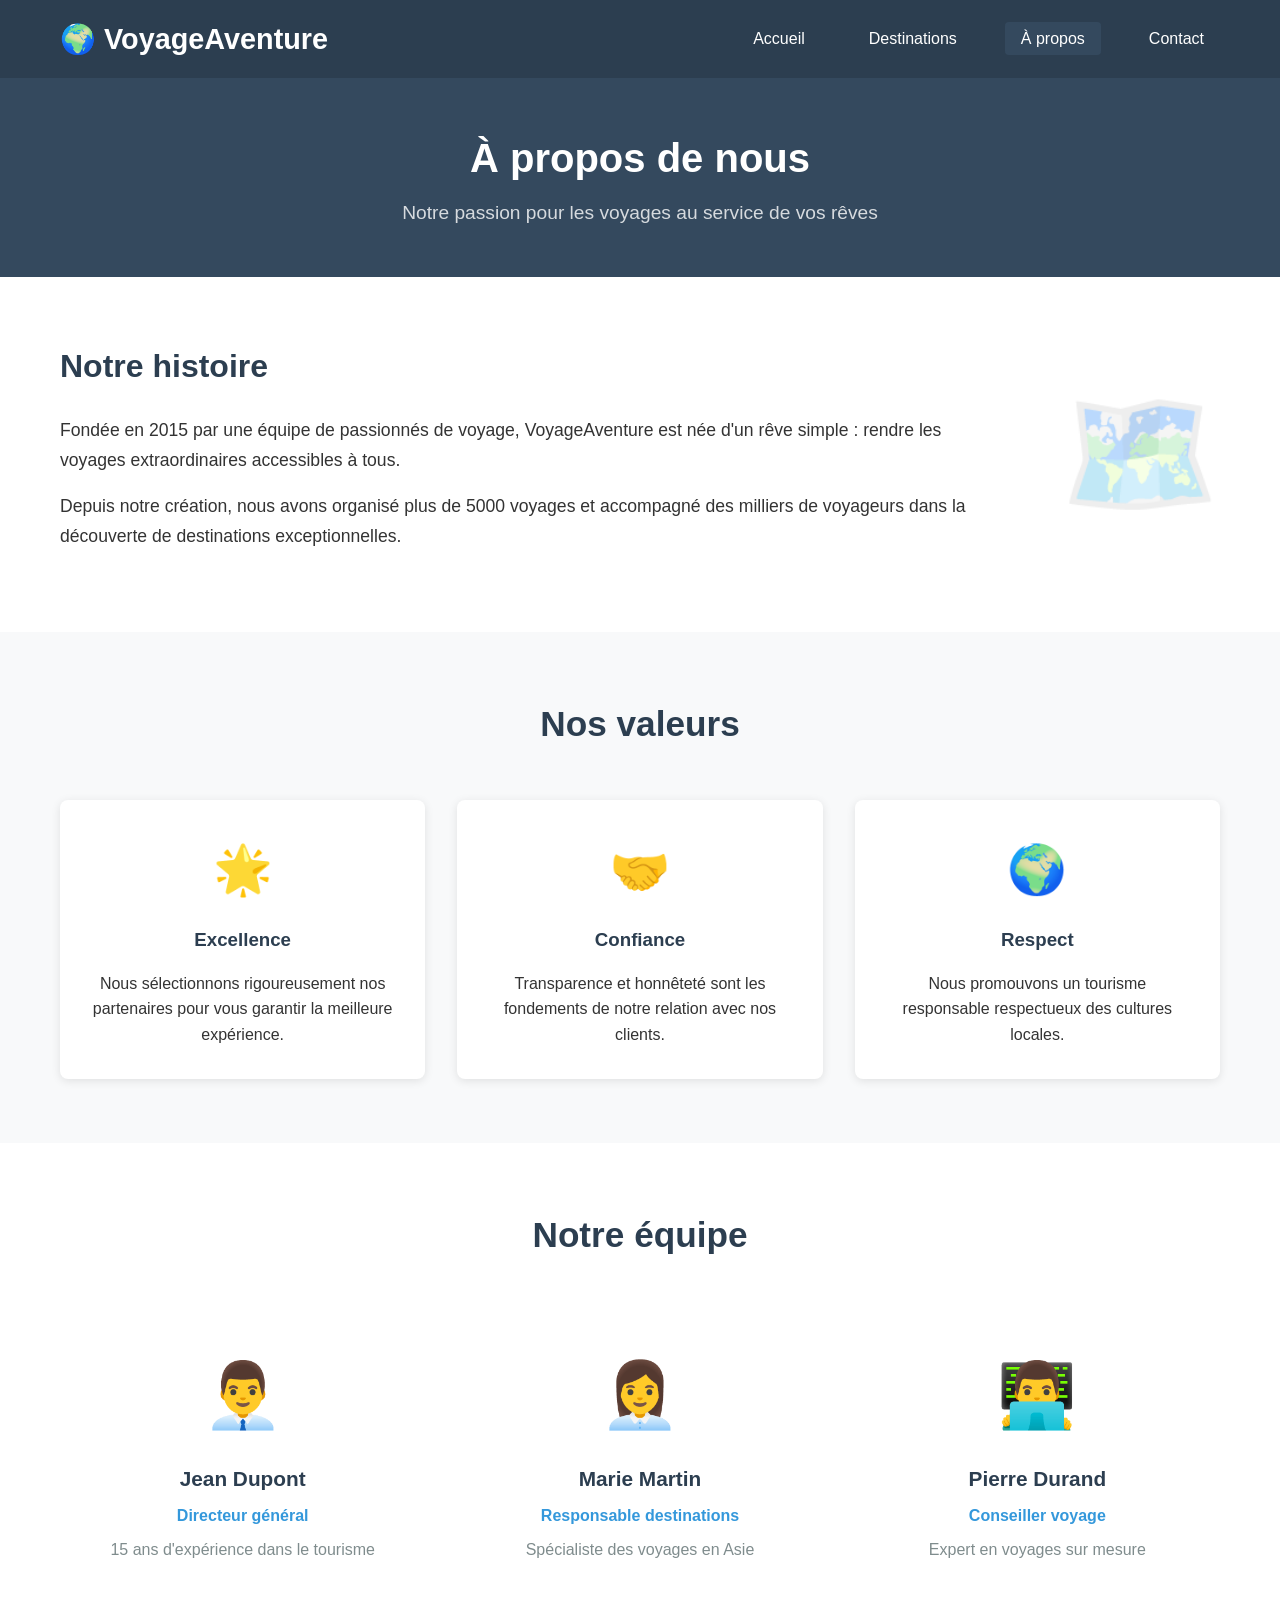
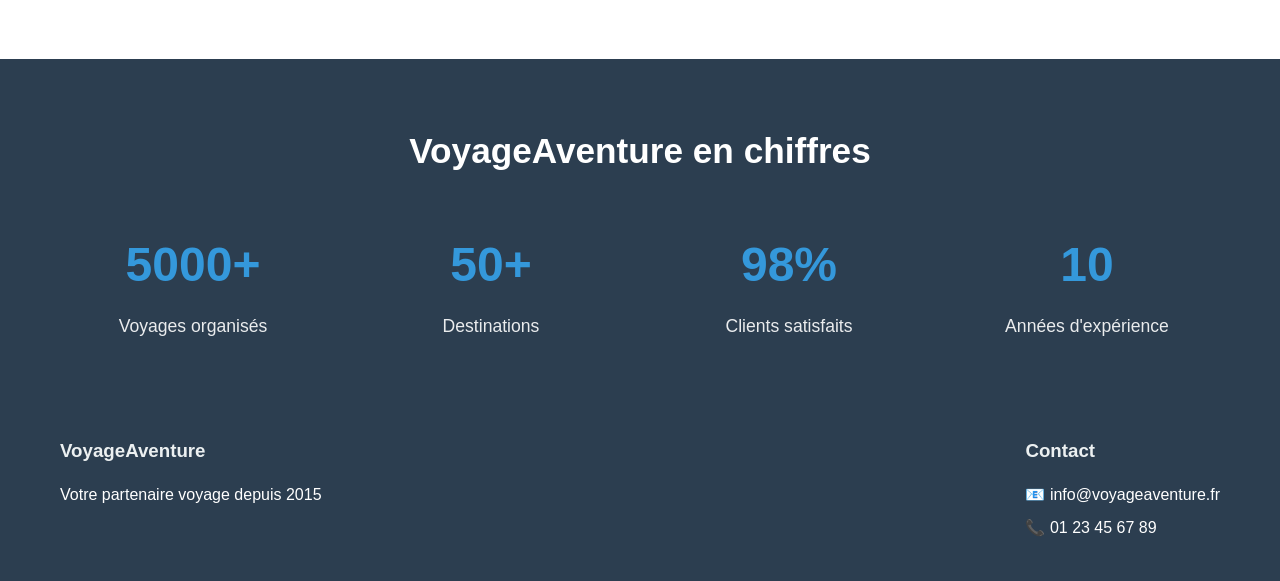
==== apropos.html @ efb7d003 "Etape 1 : structure de base du site" ====
<!DOCTYPE html>
<html lang="fr">
<head>
    <meta charset="UTF-8">
    <meta name="viewport" content="width=device-width, initial-scale=1.0">
    <title>VoyageAventure - À propos</title>
    <link rel="stylesheet" href="css/styles.css">
</head>
<body>
    <header class="site-header">
        <div class="container">
            <h1 class="logo">🌍 VoyageAventure</h1>
            <nav class="main-nav">
                <ul class="nav-list">
                    <li><a href="index.html" class="nav-link">Accueil</a></li>
                    <li><a href="destinations.html" class="nav-link">Destinations</a></li>
                    <li><a href="apropos.html" class="nav-link active">À propos</a></li>
                    <li><a href="contact.html" class="nav-link">Contact</a></li>
                </ul>
            </nav>
        </div>
    </header>

    <section class="page-header">
        <div class="container">
            <h1 class="page-title">À propos de nous</h1>
            <p class="page-subtitle">Notre passion pour les voyages au service de vos rêves</p>
        </div>
    </section>

    <section class="about-story">
        <div class="container">
            <div class="story-content">
                <div class="story-text">
                    <h2>Notre histoire</h2>
                    <p>Fondée en 2015 par une équipe de passionnés de voyage, VoyageAventure est née d'un rêve simple : rendre les voyages extraordinaires accessibles à tous.</p>
                    <p>Depuis notre création, nous avons organisé plus de 5000 voyages et accompagné des milliers de voyageurs dans la découverte de destinations exceptionnelles.</p>
                </div>
                <div class="story-image">🗺️</div>
            </div>
        </div>
    </section>

    <section class="values">
        <div class="container">
            <h2 class="section-title">Nos valeurs</h2>
            <div class="values-grid">
                <div class="value-card">
                    <div class="value-icon">🌟</div>
                    <h3>Excellence</h3>
                    <p>Nous sélectionnons rigoureusement nos partenaires pour vous garantir la meilleure expérience.</p>
                </div>
                <div class="value-card">
                    <div class="value-icon">🤝</div>
                    <h3>Confiance</h3>
                    <p>Transparence et honnêteté sont les fondements de notre relation avec nos clients.</p>
                </div>
                <div class="value-card">
                    <div class="value-icon">🌍</div>
                    <h3>Respect</h3>
                    <p>Nous promouvons un tourisme responsable respectueux des cultures locales.</p>
                </div>
            </div>
        </div>
    </section>

    <section class="team">
        <div class="container">
            <h2 class="section-title">Notre équipe</h2>
            <div class="team-grid">
                <div class="team-member">
                    <div class="member-photo">👨‍💼</div>
                    <h3 class="member-name">Jean Dupont</h3>
                    <p class="member-role">Directeur général</p>
                    <p class="member-description">15 ans d'expérience dans le tourisme</p>
                </div>
                <div class="team-member">
                    <div class="member-photo">👩‍💼</div>
                    <h3 class="member-name">Marie Martin</h3>
                    <p class="member-role">Responsable destinations</p>
                    <p class="member-description">Spécialiste des voyages en Asie</p>
                </div>
                <div class="team-member">
                    <div class="member-photo">👨‍💻</div>
                    <h3 class="member-name">Pierre Durand</h3>
                    <p class="member-role">Conseiller voyage</p>
                    <p class="member-description">Expert en voyages sur mesure</p>
                </div>
            </div>
        </div>
    </section>

    <section class="stats">
        <div class="container">
            <h2 class="section-title">VoyageAventure en chiffres</h2>
            <div class="stats-grid">
                <div class="stat-item">
                    <div class="stat-number">5000+</div>
                    <div class="stat-label">Voyages organisés</div>
                </div>
                <div class="stat-item">
                    <div class="stat-number">50+</div>
                    <div class="stat-label">Destinations</div>
                </div>
                <div class="stat-item">
                    <div class="stat-number">98%</div>
                    <div class="stat-label">Clients satisfaits</div>
                </div>
                <div class="stat-item">
                    <div class="stat-number">10</div>
                    <div class="stat-label">Années d'expérience</div>
                </div>
            </div>
        </div>
    </section>

    <footer class="site-footer">
        <div class="container">
            <div class="footer-content">
                <div class="footer-section">
                    <h3>VoyageAventure</h3>
                    <p>Votre partenaire voyage depuis 2015</p>
                </div>
                <div class="footer-section">
                    <h3>Contact</h3>
                    <p>📧 info@voyageaventure.fr</p>
                    <p>📞 01 23 45 67 89</p>
                </div>
            </div>
        </div>
    </footer>
</body>
</html>
---- css/styles.css ----
/* Reset et base */
* {
    margin: 0;
    padding: 0;
    box-sizing: border-box;
}

body {
    font-family: 'Arial', sans-serif;
    line-height: 1.6;
    color: #333;
    background-color: #f8f9fa;
}

.container {
    max-width: 1200px;
    margin: 0 auto;
    padding: 0 20px;
}

/* Header global */
.site-header {
    background-color: #2c3e50;
    color: white;
    padding: 1rem 0;
    position: sticky;
    top: 0;
    z-index: 100;
}

.site-header .container {
    display: flex;
    justify-content: space-between;
    align-items: center;
}

.logo {
    font-size: 1.8rem;
    font-weight: bold;
}

.nav-list {
    display: flex;
    list-style: none;
    gap: 2rem;
}

.nav-link {
    color: white;
    text-decoration: none;
    padding: 0.5rem 1rem;
    border-radius: 4px;
    transition: background-color 0.3s;
}

.nav-link:hover,
.nav-link.active {
    background-color: #34495e;
}

/* Hero section (accueil) */
.hero {
    background: linear-gradient(135deg, #667eea 0%, #764ba2 100%);
    color: white;
    padding: 6rem 0;
    text-align: center;
}

.hero-title {
    font-size: 3rem;
    margin-bottom: 1rem;
}

.hero-subtitle {
    font-size: 1.3rem;
    margin-bottom: 2rem;
    opacity: 0.9;
}

.cta-button {
    background-color: #e74c3c;
    color: white;
    border: none;
    padding: 15px 30px;
    font-size: 1.1rem;
    border-radius: 5px;
    cursor: pointer;
    transition: background-color 0.3s;
}

.cta-button:hover {
    background-color: #c0392b;
}

/* Page headers */
.page-header {
    background-color: #34495e;
    color: white;
    padding: 3rem 0;
    text-align: center;
}

.page-title {
    font-size: 2.5rem;
    margin-bottom: 0.5rem;
}

.page-subtitle {
    font-size: 1.2rem;
    opacity: 0.8;
}

/* Sections communes */
.section-title {
    text-align: center;
    font-size: 2.2rem;
    margin-bottom: 3rem;
    color: #2c3e50;
}

/* Services (accueil) */
.services {
    padding: 4rem 0;
    background-color: white;
}

.services-grid {
    display: flex;
    gap: 2rem;
    justify-content: center;
    flex-wrap: wrap;
}

.service-card {
    background-color: #f8f9fa;
    padding: 2rem;
    border-radius: 8px;
    text-align: center;
    width: 300px;
    border: 2px solid transparent;
    transition: all 0.3s;
}

.service-card:hover {
    border-color: #3498db;
    transform: translateY(-5px);
}

.service-icon {
    font-size: 3rem;
    margin-bottom: 1rem;
}

.service-title {
    font-size: 1.5rem;
    margin-bottom: 1rem;
    color: #2c3e50;
}

/* Témoignages */
.testimonials {
    padding: 4rem 0;
    background-color: #ecf0f1;
}

.testimonials-grid {
    display: flex;
    gap: 2rem;
    justify-content: center;
    flex-wrap: wrap;
}

.testimonial-card {
    background-color: white;
    padding: 2rem;
    border-radius: 8px;
    width: 400px;
    box-shadow: 0 2px 10px rgba(0,0,0,0.1);
}

.testimonial-text {
    font-style: italic;
    margin-bottom: 1rem;
    font-size: 1.1rem;
}

.testimonial-author {
    font-weight: bold;
    color: #3498db;
}

/* Destinations */
.destinations {
    padding: 4rem 0;
}

.filters {
    text-align: center;
    margin-bottom: 3rem;
}

.filter-buttons {
    display: flex;
    gap: 1rem;
    justify-content: center;
    margin-top: 1rem;
    flex-wrap: wrap;
}

.filter-btn {
    background-color: #ecf0f1;
    border: none;
    padding: 0.5rem 1rem;
    border-radius: 20px;
    cursor: pointer;
    transition: all 0.3s;
}

.filter-btn.active,
.filter-btn:hover {
    background-color: #3498db;
    color: white;
}

.destinations-grid {
    display: grid;
    grid-template-columns: repeat(auto-fit, minmax(300px, 1fr));
    gap: 2rem;
}

.destination-card {
    background-color: white;
    border-radius: 8px;
    overflow: hidden;
    box-shadow: 0 4px 15px rgba(0,0,0,0.1);
    transition: transform 0.3s;
}

.destination-card:hover {
    transform: translateY(-5px);
}

.destination-image {
    font-size: 4rem;
    text-align: center;
    padding: 2rem;
    background-color: #f8f9fa;
}

.destination-content {
    padding: 1.5rem;
}

.destination-title {
    font-size: 1.5rem;
    margin-bottom: 0.5rem;
    color: #2c3e50;
}

.destination-description {
    color: #7f8c8d;
    margin-bottom: 1rem;
}

.destination-details {
    display: flex;
    justify-content: space-between;
    margin-bottom: 1rem;
}

.duration {
    color: #95a5a6;
}

.price {
    font-weight: bold;
    color: #e74c3c;
}

.destination-btn {
    background-color: #3498db;
    color: white;
    border: none;
    padding: 0.5rem 1rem;
    border-radius: 4px;
    cursor: pointer;
    transition: background-color 0.3s;
}

.destination-btn:hover {
    background-color: #2980b9;
}

/* Contact */
.contact-section {
    padding: 4rem 0;
}

.contact-content {
    display: grid;
    grid-template-columns: 1fr 1fr;
    gap: 4rem;
}

.contact-info h2 {
    margin-bottom: 2rem;
    color: #2c3e50;
}

.contact-item {
    display: flex;
    align-items: flex-start;
    margin-bottom: 2rem;
}

.contact-icon {
    font-size: 1.5rem;
    margin-right: 1rem;
    margin-top: 0.25rem;
}

.contact-details h3 {
    margin-bottom: 0.5rem;
    color: #2c3e50;
}

.contact-form-container {
    background-color: white;
    padding: 2rem;
    border-radius: 8px;
    box-shadow: 0 4px 15px rgba(0,0,0,0.1);
}

.contact-form-container h2 {
    margin-bottom: 2rem;
    color: #2c3e50;
}

.form-group {
    margin-bottom: 1.5rem;
}

.form-group label {
    display: block;
    margin-bottom: 0.5rem;
    font-weight: bold;
    color: #2c3e50;
}

.form-group input,
.form-group select,
.form-group textarea {
    width: 100%;
    padding: 0.75rem;
    border: 1px solid #ddd;
    border-radius: 4px;
    font-size: 1rem;
    transition: border-color 0.3s;
}

.form-group input:focus,
.form-group select:focus,
.form-group textarea:focus {
    outline: none;
    border-color: #3498db;
}

.checkbox-label {
    display: flex !important;
    align-items: center;
    font-weight: normal !important;
}

.checkbox-label input {
    width: auto !important;
    margin-right: 0.5rem;
}

.submit-button {
    background-color: #27ae60;
    color: white;
    border: none;
    padding: 12px 30px;
    border-radius: 4px;
    cursor: pointer;
    font-size: 1rem;
    transition: background-color 0.3s;
}

.submit-button:hover {
    background-color: #219a52;
}

/* À propos */
.about-story {
    padding: 4rem 0;
    background-color: white;
}

.story-content {
    display: flex;
    align-items: center;
    gap: 4rem;
}

.story-text {
    flex: 1;
}

.story-text h2 {
    font-size: 2rem;
    margin-bottom: 1.5rem;
    color: #2c3e50;
}

.story-text p {
    font-size: 1.1rem;
    margin-bottom: 1rem;
    line-height: 1.7;
}

.story-image {
    font-size: 8rem;
    opacity: 0.3;
}

.values {
    padding: 4rem 0;
    background-color: #f8f9fa;
}

.values-grid {
    display: grid;
    grid-template-columns: repeat(auto-fit, minmax(250px, 1fr));
    gap: 2rem;
}

.value-card {
    background-color: white;
    padding: 2rem;
    border-radius: 8px;
    text-align: center;
    box-shadow: 0 2px 10px rgba(0,0,0,0.1);
}

.value-icon {
    font-size: 3rem;
    margin-bottom: 1rem;
}

.value-card h3 {
    margin-bottom: 1rem;
    color: #2c3e50;
}

.team {
    padding: 4rem 0;
    background-color: white;
}

.team-grid {
    display: grid;
    grid-template-columns: repeat(auto-fit, minmax(250px, 1fr));
    gap: 2rem;
}

.team-member {
    text-align: center;
    padding: 2rem;
}

.member-photo {
    font-size: 4rem;
    margin-bottom: 1rem;
}

.member-name {
    font-size: 1.3rem;
    margin-bottom: 0.5rem;
    color: #2c3e50;
}

.member-role {
    color: #3498db;
    font-weight: bold;
    margin-bottom: 0.5rem;
}

.member-description {
    color: #7f8c8d;
}

.stats {
    padding: 4rem 0;
    background-color: #2c3e50;
    color: white;
}

.stats .section-title {
    color: white;
}

.stats-grid {
    display: grid;
    grid-template-columns: repeat(auto-fit, minmax(200px, 1fr));
    gap: 2rem;
}

.stat-item {
    text-align: center;
}

.stat-number {
    font-size: 3rem;
    font-weight: bold;
    color: #3498db;
    margin-bottom: 0.5rem;
}

.stat-label {
    font-size: 1.1rem;
    opacity: 0.9;
}

/* Footer global */
.site-footer {
    background-color: #2c3e50;
    color: white;
    padding: 2rem 0;
}

.footer-content {
    display: flex;
    justify-content: space-between;
    gap: 2rem;
}

.footer-section h3 {
    margin-bottom: 1rem;
    color: #ecf0f1;
}

.footer-section p {
    margin-bottom: 0.5rem;
}

/* Responsive */
@media (max-width: 768px) {
    .site-header .container {
        flex-direction: column;
        gap: 1rem;
    }

    .nav-list {
        flex-wrap: wrap;
        justify-content: center;
        gap: 1rem;
    }

    .hero-title {
        font-size: 2rem;
    }

    .services-grid,
    .testimonials-grid {
        flex-direction: column;
        align-items: center;
    }

    .contact-content {
        grid-template-columns: 1fr;
        gap: 2rem;
    }

    .story-content {
        flex-direction: column;
        text-align: center;
    }

    .footer-content {
        flex-direction: column;
    }

    .filter-buttons {
        flex-direction: column;
        align-items: center;
    }
}
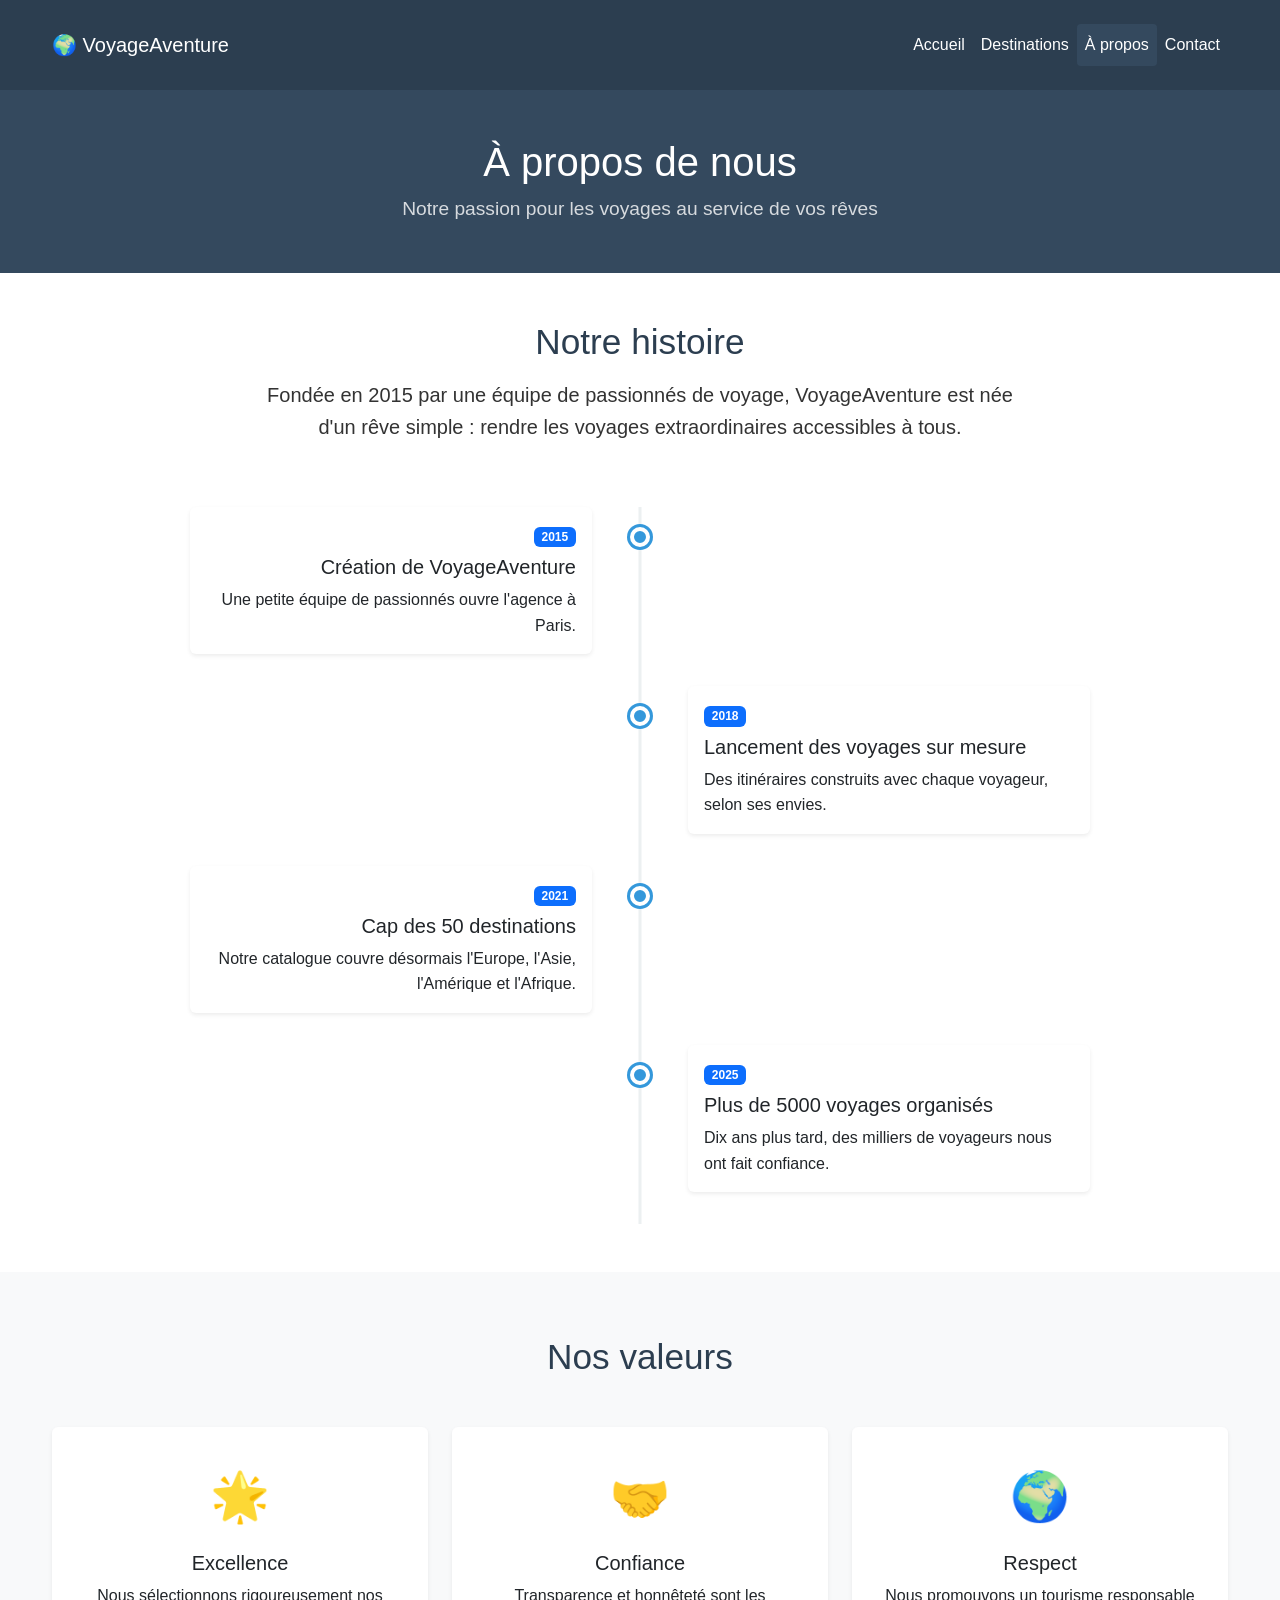
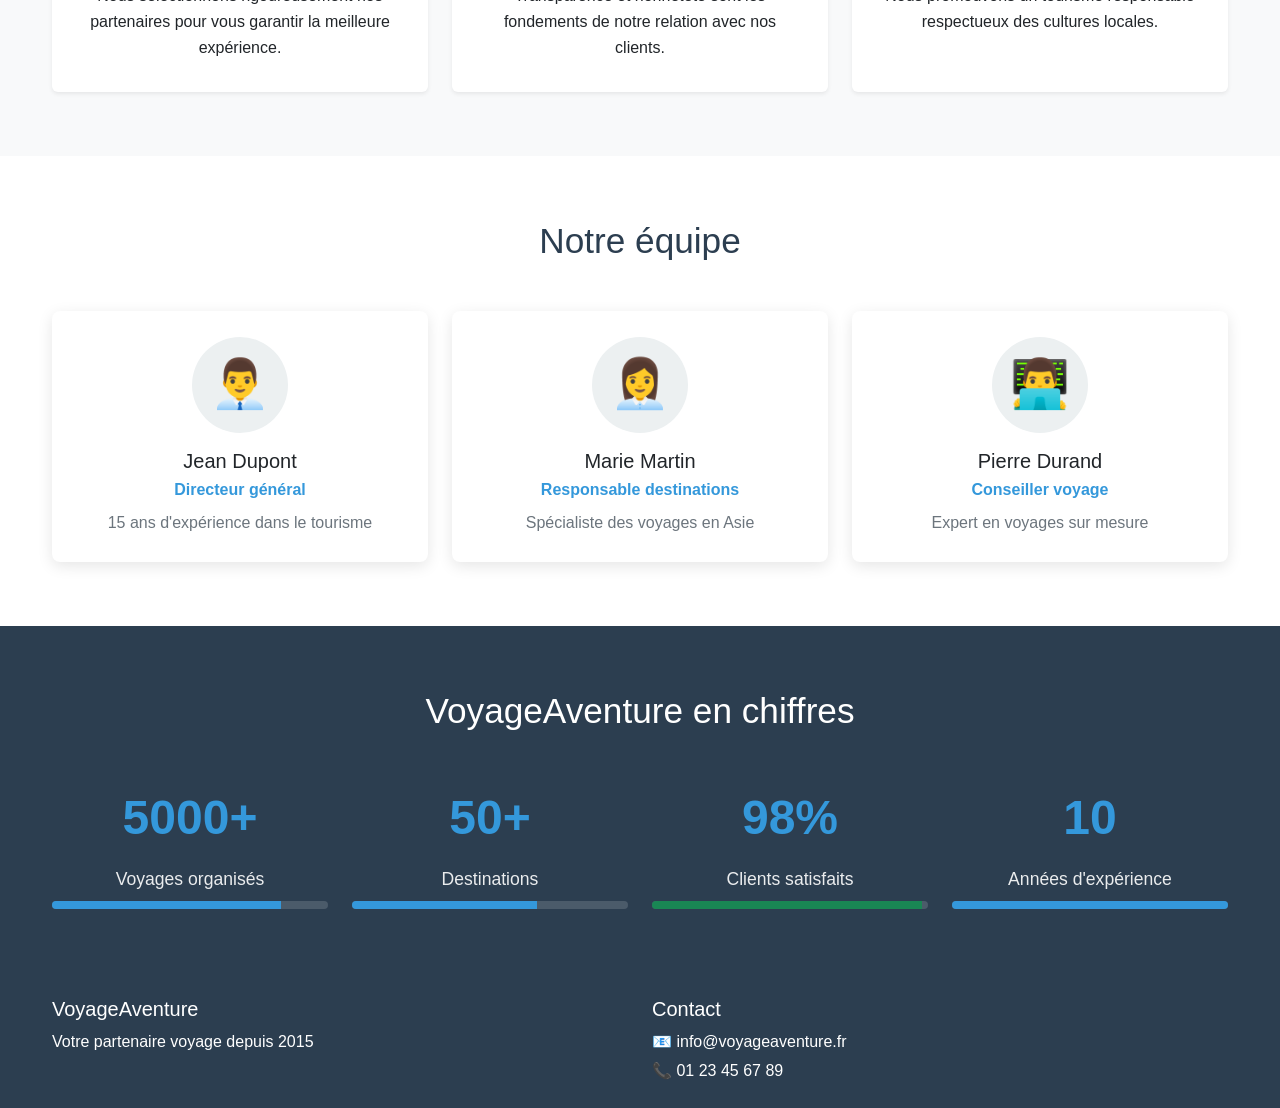
==== commit bb09331a: "migration a propos vers bootstrap" ====
--- a/apropos.html
+++ b/apropos.html
@@ -1,133 +1,338 @@
+
 <!DOCTYPE html>
 <html lang="fr">
 <head>
     <meta charset="UTF-8">
     <meta name="viewport" content="width=device-width, initial-scale=1.0">
     <title>VoyageAventure - À propos</title>
+    <link href="https://cdn.jsdelivr.net/npm/bootstrap@5.3.3/dist/css/bootstrap.min.css" rel="stylesheet">
     <link rel="stylesheet" href="css/styles.css">
+
+    <style>
+
+        .container {
+            padding-left: calc(var(--bs-gutter-x, 1.5rem) * 0.5);
+            padding-right: calc(var(--bs-gutter-x, 1.5rem) * 0.5);
+        }
+
+        .site-header .navbar > .container {
+            flex-direction: row;
+            gap: 0;
+        }
+
+        .timeline {
+            --tl-line-x: 1rem;
+            position: relative;
+            list-style: none;
+            max-width: 900px;
+            margin: 0 auto;
+            padding: 0;
+        }
+
+        .timeline::before {
+            content: "";
+            position: absolute;
+            top: 0;
+            bottom: 0;
+            left: var(--tl-line-x);
+            width: 3px;
+            transform: translateX(-50%);
+            background-color: #ecf0f1;
+        }
+
+        .timeline-item {
+            position: relative;
+            padding: 0 0 2rem 3rem;
+        }
+
+        .timeline-item:last-child {
+            padding-bottom: 0;
+        }
+
+        .timeline-marker {
+            position: absolute;
+            top: 1.25rem;
+            left: var(--tl-line-x);
+            width: 1.25rem;
+            height: 1.25rem;
+            transform: translateX(-50%);
+            border: 4px solid #fff;
+            border-radius: 50%;
+            background-color: #3498db;
+            box-shadow: 0 0 0 3px #3498db;
+        }
+
+        @media (min-width: 768px) {
+            .timeline {
+                --tl-line-x: 50%;
+            }
+
+            .timeline-item {
+                width: 50%;
+                padding: 0 3rem 2rem 0;
+                text-align: end;
+            }
+
+            .timeline-item .timeline-marker {
+                left: 100%;
+            }
+
+            .timeline-item:nth-child(even) {
+                margin-left: 50%;
+                padding: 0 0 2rem 3rem;
+                text-align: start;
+            }
+
+            .timeline-item:nth-child(even) .timeline-marker {
+                left: 0;
+            }
+        }
+
+        .team-card {
+            border: 2px solid transparent;
+            border-radius: 8px;
+            box-shadow: 0 4px 15px rgba(0, 0, 0, 0.1);
+            transition: border-color 0.3s;
+        }
+
+        .team-card:hover {
+            border-color: #3498db;
+        }
+
+        .team-avatar {
+            display: grid;
+            place-items: center;
+            width: 6rem;
+            height: 6rem;
+            font-size: 3rem;
+            border-radius: 50%;
+            background-color: #ecf0f1;
+        }
+
+        .stats .progress {
+            --bs-progress-height: 0.5rem;
+            --bs-progress-bg: rgba(255, 255, 255, 0.15);
+            --bs-progress-bar-bg: #3498db;
+        }
+    </style>
 </head>
 <body>
     <header class="site-header">
+        <nav class="navbar navbar-expand-lg navbar-dark">
+            <div class="container">
+                <a class="navbar-brand" href="index.html">🌍 VoyageAventure</a>
+                <button class="navbar-toggler" type="button" data-bs-toggle="collapse" data-bs-target="#navMenu"
+                        aria-controls="navMenu" aria-expanded="false" aria-label="Ouvrir le menu">
+                    <span class="navbar-toggler-icon"></span>
+                </button>
+                <div class="collapse navbar-collapse" id="navMenu">
+                    <ul class="navbar-nav ms-auto">
+                        <li class="nav-item"><a href="index.html" class="nav-link">Accueil</a></li>
+                        <li class="nav-item"><a href="destinations.html" class="nav-link">Destinations</a></li>
+                        <li class="nav-item"><a href="apropos.html" class="nav-link active" aria-current="page">À propos</a></li>
+                        <li class="nav-item"><a href="contact.html" class="nav-link">Contact</a></li>
+                    </ul>
+                </div>
+            </div>
+        </nav>
+    </header>
+
+    <main>
+        <section class="page-header">
+            <div class="container">
+                <h1 class="page-title">À propos de nous</h1>
+                <p class="page-subtitle mb-0">Notre passion pour les voyages au service de vos rêves</p>
+            </div>
+        </section>
+
+        <section class="py-5 bg-white">
+            <div class="container">
+                <div class="row justify-content-center mb-5">
+                    <div class="col-lg-8 text-center">
+                        <h2 class="section-title mb-3">Notre histoire</h2>
+                        <p class="lead">Fondée en 2015 par une équipe de passionnés de voyage, VoyageAventure est née d'un rêve simple : rendre les voyages extraordinaires accessibles à tous.</p>
+                    </div>
+                </div>
+
+                
+                <ol class="timeline">
+                    <li class="timeline-item">
+                        <span class="timeline-marker" aria-hidden="true"></span>
+                        <div class="card border-0 shadow-sm">
+                            <div class="card-body">
+                                <span class="badge text-bg-primary mb-2">2015</span>
+                                <h3 class="h5 card-title">Création de VoyageAventure</h3>
+                                <p class="card-text mb-0">Une petite équipe de passionnés ouvre l'agence à Paris.</p>
+                            </div>
+                        </div>
+                    </li>
+                    <li class="timeline-item">
+                        <span class="timeline-marker" aria-hidden="true"></span>
+                        <div class="card border-0 shadow-sm">
+                            <div class="card-body">
+                                <span class="badge text-bg-primary mb-2">2018</span>
+                                <h3 class="h5 card-title">Lancement des voyages sur mesure</h3>
+                                <p class="card-text mb-0">Des itinéraires construits avec chaque voyageur, selon ses envies.</p>
+                            </div>
+                        </div>
+                    </li>
+                    <li class="timeline-item">
+                        <span class="timeline-marker" aria-hidden="true"></span>
+                        <div class="card border-0 shadow-sm">
+                            <div class="card-body">
+                                <span class="badge text-bg-primary mb-2">2021</span>
+                                <h3 class="h5 card-title">Cap des 50 destinations</h3>
+                                <p class="card-text mb-0">Notre catalogue couvre désormais l'Europe, l'Asie, l'Amérique et l'Afrique.</p>
+                            </div>
+                        </div>
+                    </li>
+                    <li class="timeline-item">
+                        <span class="timeline-marker" aria-hidden="true"></span>
+                        <div class="card border-0 shadow-sm">
+                            <div class="card-body">
+                                <span class="badge text-bg-primary mb-2">2025</span>
+                                <h3 class="h5 card-title">Plus de 5000 voyages organisés</h3>
+                                <p class="card-text mb-0">Dix ans plus tard, des milliers de voyageurs nous ont fait confiance.</p>
+                            </div>
+                        </div>
+                    </li>
+                </ol>
+            </div>
+        </section>
+
+        
+        <section class="values">
+            <div class="container">
+                <h2 class="section-title">Nos valeurs</h2>
+                <div class="row row-cols-1 row-cols-md-3 g-4">
+                    <div class="col">
+                        <div class="card h-100 text-center border-0 shadow-sm p-3">
+                            <div class="card-body">
+                                <div class="value-icon" aria-hidden="true">🌟</div>
+                                <h3 class="h5 card-title">Excellence</h3>
+                                <p class="card-text">Nous sélectionnons rigoureusement nos partenaires pour vous garantir la meilleure expérience.</p>
+                            </div>
+                        </div>
+                    </div>
+                    <div class="col">
+                        <div class="card h-100 text-center border-0 shadow-sm p-3">
+                            <div class="card-body">
+                                <div class="value-icon" aria-hidden="true">🤝</div>
+                                <h3 class="h5 card-title">Confiance</h3>
+                                <p class="card-text">Transparence et honnêteté sont les fondements de notre relation avec nos clients.</p>
+                            </div>
+                        </div>
+                    </div>
+                    <div class="col">
+                        <div class="card h-100 text-center border-0 shadow-sm p-3">
+                            <div class="card-body">
+                                <div class="value-icon" aria-hidden="true">🌍</div>
+                                <h3 class="h5 card-title">Respect</h3>
+                                <p class="card-text">Nous promouvons un tourisme responsable respectueux des cultures locales.</p>
+                            </div>
+                        </div>
+                    </div>
+                </div>
+            </div>
+        </section>
+
+        
+        <section class="team">
+            <div class="container">
+                <h2 class="section-title">Notre équipe</h2>
+
+                <div class="row row-cols-1 row-cols-sm-2 row-cols-lg-3 g-4 justify-content-center">
+                    <div class="col">
+                        <article class="card team-card h-100 text-center">
+                            <div class="card-body p-4">
+                                <div class="team-avatar mx-auto mb-3" aria-hidden="true">👨‍💼</div>
+                                <h3 class="h5 card-title mb-1">Jean Dupont</h3>
+                                <p class="member-role mb-2">Directeur général</p>
+                                <p class="card-text text-secondary">15 ans d'expérience dans le tourisme</p>
+                            </div>
+                        </article>
+                    </div>
+                    <div class="col">
+                        <article class="card team-card h-100 text-center">
+                            <div class="card-body p-4">
+                                <div class="team-avatar mx-auto mb-3" aria-hidden="true">👩‍💼</div>
+                                <h3 class="h5 card-title mb-1">Marie Martin</h3>
+                                <p class="member-role mb-2">Responsable destinations</p>
+                                <p class="card-text text-secondary">Spécialiste des voyages en Asie</p>
+                            </div>
+                        </article>
+                    </div>
+                    <div class="col">
+                        <article class="card team-card h-100 text-center">
+                            <div class="card-body p-4">
+                                <div class="team-avatar mx-auto mb-3" aria-hidden="true">👨‍💻</div>
+                                <h3 class="h5 card-title mb-1">Pierre Durand</h3>
+                                <p class="member-role mb-2">Conseiller voyage</p>
+                                <p class="card-text text-secondary">Expert en voyages sur mesure</p>
+                            </div>
+                        </article>
+                    </div>
+                </div>
+            </div>
+        </section>
+
+        <section class="stats">
+            <div class="container">
+                <h2 class="section-title">VoyageAventure en chiffres</h2>
+                <div class="row g-4">
+                    <div class="col-sm-6 col-lg-3 stat-item">
+                        <div class="stat-number">5000+</div>
+                        <p class="stat-label mb-2" id="stat-voyages">Voyages organisés</p>
+                        <div class="progress" role="progressbar" aria-labelledby="stat-voyages"
+                             aria-valuenow="83" aria-valuemin="0" aria-valuemax="100">
+                            <div class="progress-bar" style="width: 83%"></div>
+                        </div>
+                    </div>
+                    <div class="col-sm-6 col-lg-3 stat-item">
+                        <div class="stat-number">50+</div>
+                        <p class="stat-label mb-2" id="stat-destinations">Destinations</p>
+                        <div class="progress" role="progressbar" aria-labelledby="stat-destinations"
+                             aria-valuenow="67" aria-valuemin="0" aria-valuemax="100">
+                            <div class="progress-bar" style="width: 67%"></div>
+                        </div>
+                    </div>
+                    <div class="col-sm-6 col-lg-3 stat-item">
+                        <div class="stat-number">98%</div>
+                        <p class="stat-label mb-2" id="stat-satisfaction">Clients satisfaits</p>
+                        <div class="progress" role="progressbar" aria-labelledby="stat-satisfaction"
+                             aria-valuenow="98" aria-valuemin="0" aria-valuemax="100">
+                            <div class="progress-bar bg-success" style="width: 98%"></div>
+                        </div>
+                    </div>
+                    <div class="col-sm-6 col-lg-3 stat-item">
+                        <div class="stat-number">10</div>
+                        <p class="stat-label mb-2" id="stat-annees">Années d'expérience</p>
+                        <div class="progress" role="progressbar" aria-labelledby="stat-annees"
+                             aria-valuenow="100" aria-valuemin="0" aria-valuemax="100">
+                            <div class="progress-bar" style="width: 100%"></div>
+                        </div>
+                    </div>
+                </div>
+            </div>
+        </section>
+    </main>
+
+    <footer class="site-footer py-4">
         <div class="container">
-            <h1 class="logo">🌍 VoyageAventure</h1>
-            <nav class="main-nav">
-                <ul class="nav-list">
-                    <li><a href="index.html" class="nav-link">Accueil</a></li>
-                    <li><a href="destinations.html" class="nav-link">Destinations</a></li>
-                    <li><a href="apropos.html" class="nav-link active">À propos</a></li>
-                    <li><a href="contact.html" class="nav-link">Contact</a></li>
-                </ul>
-            </nav>
-        </div>
-    </header>
-
-    <section class="page-header">
-        <div class="container">
-            <h1 class="page-title">À propos de nous</h1>
-            <p class="page-subtitle">Notre passion pour les voyages au service de vos rêves</p>
-        </div>
-    </section>
-
-    <section class="about-story">
-        <div class="container">
-            <div class="story-content">
-                <div class="story-text">
-                    <h2>Notre histoire</h2>
-                    <p>Fondée en 2015 par une équipe de passionnés de voyage, VoyageAventure est née d'un rêve simple : rendre les voyages extraordinaires accessibles à tous.</p>
-                    <p>Depuis notre création, nous avons organisé plus de 5000 voyages et accompagné des milliers de voyageurs dans la découverte de destinations exceptionnelles.</p>
-                </div>
-                <div class="story-image">🗺️</div>
-            </div>
-        </div>
-    </section>
-
-    <section class="values">
-        <div class="container">
-            <h2 class="section-title">Nos valeurs</h2>
-            <div class="values-grid">
-                <div class="value-card">
-                    <div class="value-icon">🌟</div>
-                    <h3>Excellence</h3>
-                    <p>Nous sélectionnons rigoureusement nos partenaires pour vous garantir la meilleure expérience.</p>
-                </div>
-                <div class="value-card">
-                    <div class="value-icon">🤝</div>
-                    <h3>Confiance</h3>
-                    <p>Transparence et honnêteté sont les fondements de notre relation avec nos clients.</p>
-                </div>
-                <div class="value-card">
-                    <div class="value-icon">🌍</div>
-                    <h3>Respect</h3>
-                    <p>Nous promouvons un tourisme responsable respectueux des cultures locales.</p>
-                </div>
-            </div>
-        </div>
-    </section>
-
-    <section class="team">
-        <div class="container">
-            <h2 class="section-title">Notre équipe</h2>
-            <div class="team-grid">
-                <div class="team-member">
-                    <div class="member-photo">👨‍💼</div>
-                    <h3 class="member-name">Jean Dupont</h3>
-                    <p class="member-role">Directeur général</p>
-                    <p class="member-description">15 ans d'expérience dans le tourisme</p>
-                </div>
-                <div class="team-member">
-                    <div class="member-photo">👩‍💼</div>
-                    <h3 class="member-name">Marie Martin</h3>
-                    <p class="member-role">Responsable destinations</p>
-                    <p class="member-description">Spécialiste des voyages en Asie</p>
-                </div>
-                <div class="team-member">
-                    <div class="member-photo">👨‍💻</div>
-                    <h3 class="member-name">Pierre Durand</h3>
-                    <p class="member-role">Conseiller voyage</p>
-                    <p class="member-description">Expert en voyages sur mesure</p>
-                </div>
-            </div>
-        </div>
-    </section>
-
-    <section class="stats">
-        <div class="container">
-            <h2 class="section-title">VoyageAventure en chiffres</h2>
-            <div class="stats-grid">
-                <div class="stat-item">
-                    <div class="stat-number">5000+</div>
-                    <div class="stat-label">Voyages organisés</div>
-                </div>
-                <div class="stat-item">
-                    <div class="stat-number">50+</div>
-                    <div class="stat-label">Destinations</div>
-                </div>
-                <div class="stat-item">
-                    <div class="stat-number">98%</div>
-                    <div class="stat-label">Clients satisfaits</div>
-                </div>
-                <div class="stat-item">
-                    <div class="stat-number">10</div>
-                    <div class="stat-label">Années d'expérience</div>
-                </div>
-            </div>
-        </div>
-    </section>
-
-    <footer class="site-footer">
-        <div class="container">
-            <div class="footer-content">
-                <div class="footer-section">
-                    <h3>VoyageAventure</h3>
+            <div class="row">
+                <div class="col-md-6">
+                    <h3 class="fs-5">VoyageAventure</h3>
                     <p>Votre partenaire voyage depuis 2015</p>
                 </div>
-                <div class="footer-section">
-                    <h3>Contact</h3>
-                    <p>📧 info@voyageaventure.fr</p>
-                    <p>📞 01 23 45 67 89</p>
+                <div class="col-md-6">
+                    <h3 class="fs-5">Contact</h3>
+                    <p class="mb-1">📧 info@voyageaventure.fr</p>
+                    <p class="mb-0">📞 01 23 45 67 89</p>
                 </div>
             </div>
         </div>
     </footer>
+
+    <script src="https://cdn.jsdelivr.net/npm/bootstrap@5.3.3/dist/js/bootstrap.bundle.min.js"></script>
 </body>
-</html>
+</html>
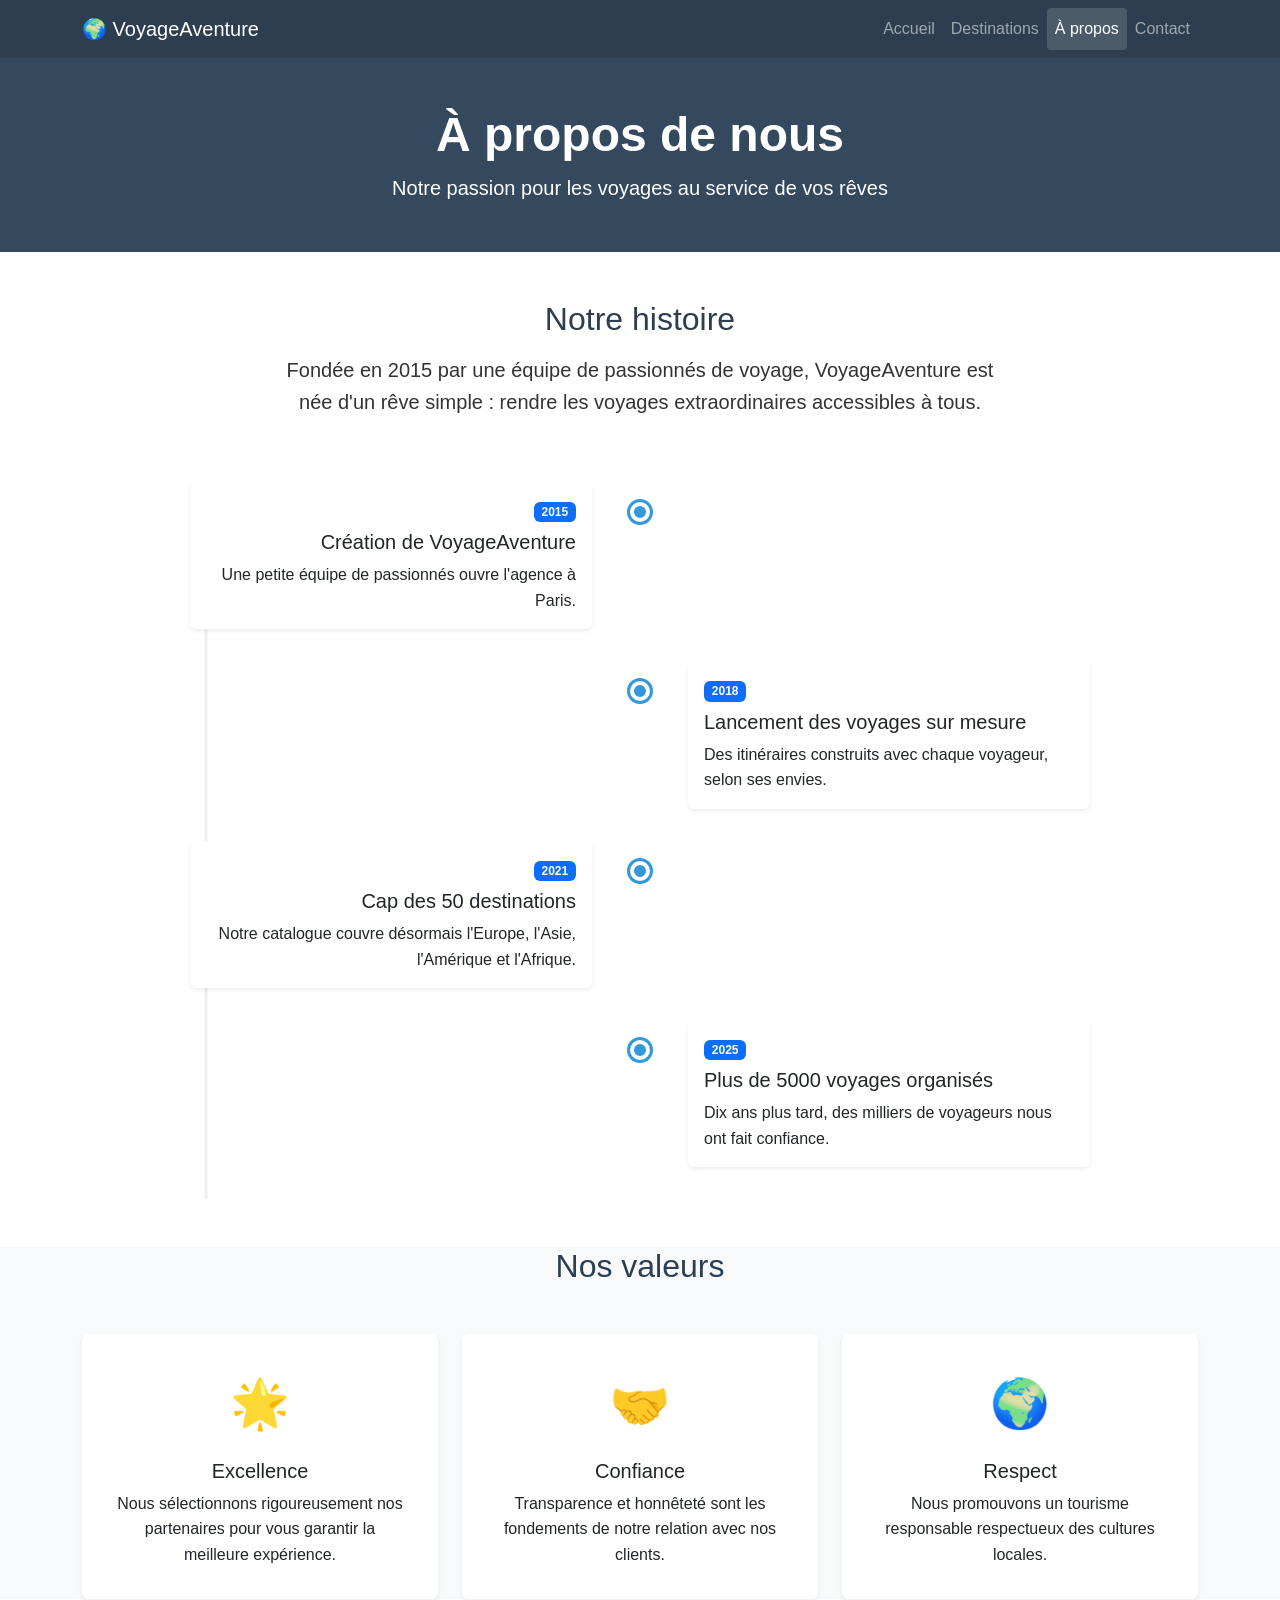
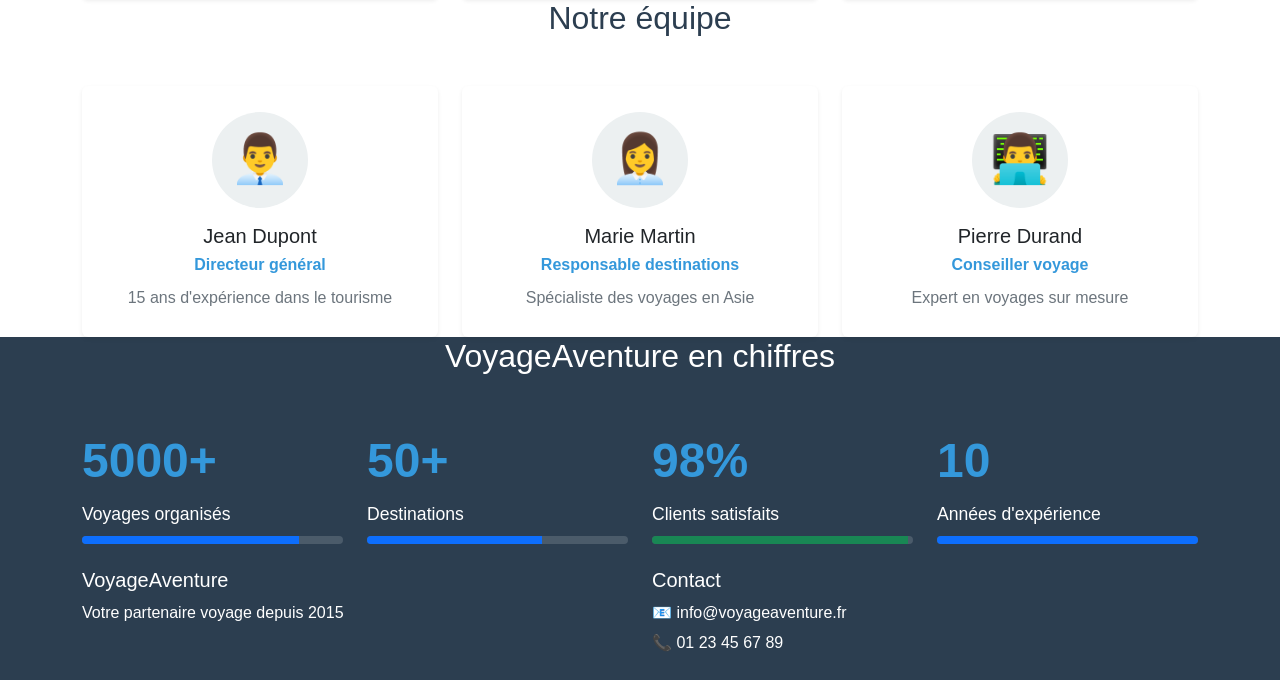
==== commit 0ab974e2: "Etape 6 : harmonisation Bootstrap, navbar, page-header et CSS partage" ====
--- a/apropos.html
+++ b/apropos.html
@@ -7,114 +7,6 @@
     <title>VoyageAventure - À propos</title>
     <link href="https://cdn.jsdelivr.net/npm/bootstrap@5.3.3/dist/css/bootstrap.min.css" rel="stylesheet">
     <link rel="stylesheet" href="css/styles.css">
-
-    <style>
-
-        .container {
-            padding-left: calc(var(--bs-gutter-x, 1.5rem) * 0.5);
-            padding-right: calc(var(--bs-gutter-x, 1.5rem) * 0.5);
-        }
-
-        .site-header .navbar > .container {
-            flex-direction: row;
-            gap: 0;
-        }
-
-        .timeline {
-            --tl-line-x: 1rem;
-            position: relative;
-            list-style: none;
-            max-width: 900px;
-            margin: 0 auto;
-            padding: 0;
-        }
-
-        .timeline::before {
-            content: "";
-            position: absolute;
-            top: 0;
-            bottom: 0;
-            left: var(--tl-line-x);
-            width: 3px;
-            transform: translateX(-50%);
-            background-color: #ecf0f1;
-        }
-
-        .timeline-item {
-            position: relative;
-            padding: 0 0 2rem 3rem;
-        }
-
-        .timeline-item:last-child {
-            padding-bottom: 0;
-        }
-
-        .timeline-marker {
-            position: absolute;
-            top: 1.25rem;
-            left: var(--tl-line-x);
-            width: 1.25rem;
-            height: 1.25rem;
-            transform: translateX(-50%);
-            border: 4px solid #fff;
-            border-radius: 50%;
-            background-color: #3498db;
-            box-shadow: 0 0 0 3px #3498db;
-        }
-
-        @media (min-width: 768px) {
-            .timeline {
-                --tl-line-x: 50%;
-            }
-
-            .timeline-item {
-                width: 50%;
-                padding: 0 3rem 2rem 0;
-                text-align: end;
-            }
-
-            .timeline-item .timeline-marker {
-                left: 100%;
-            }
-
-            .timeline-item:nth-child(even) {
-                margin-left: 50%;
-                padding: 0 0 2rem 3rem;
-                text-align: start;
-            }
-
-            .timeline-item:nth-child(even) .timeline-marker {
-                left: 0;
-            }
-        }
-
-        .team-card {
-            border: 2px solid transparent;
-            border-radius: 8px;
-            box-shadow: 0 4px 15px rgba(0, 0, 0, 0.1);
-            transition: border-color 0.3s;
-        }
-
-        .team-card:hover {
-            border-color: #3498db;
-        }
-
-        .team-avatar {
-            display: grid;
-            place-items: center;
-            width: 6rem;
-            height: 6rem;
-            font-size: 3rem;
-            border-radius: 50%;
-            background-color: #ecf0f1;
-        }
-
-        .stats .progress {
-            --bs-progress-height: 0.5rem;
-            --bs-progress-bg: rgba(255, 255, 255, 0.15);
-            --bs-progress-bar-bg: #3498db;
-        }
-    </style>
 </head>
 <body>
     <header class="site-header">
@@ -138,10 +30,10 @@
     </header>
 
     <main>
-        <section class="page-header">
-            <div class="container">
-                <h1 class="page-title">À propos de nous</h1>
-                <p class="page-subtitle mb-0">Notre passion pour les voyages au service de vos rêves</p>
+        <section class="page-header text-center py-5">
+            <div class="container">
+                <h1 class="display-5 fw-bold">À propos de nous</h1>
+                <p class="lead mb-0">Notre passion pour les voyages au service de vos rêves</p>
             </div>
         </section>
 
@@ -243,7 +135,7 @@
 
                 <div class="row row-cols-1 row-cols-sm-2 row-cols-lg-3 g-4 justify-content-center">
                     <div class="col">
-                        <article class="card team-card h-100 text-center">
+                        <article class="card team-card shadow-sm h-100 text-center">
                             <div class="card-body p-4">
                                 <div class="team-avatar mx-auto mb-3" aria-hidden="true">👨‍💼</div>
                                 <h3 class="h5 card-title mb-1">Jean Dupont</h3>
@@ -253,7 +145,7 @@
                         </article>
                     </div>
                     <div class="col">
-                        <article class="card team-card h-100 text-center">
+                        <article class="card team-card shadow-sm h-100 text-center">
                             <div class="card-body p-4">
                                 <div class="team-avatar mx-auto mb-3" aria-hidden="true">👩‍💼</div>
                                 <h3 class="h5 card-title mb-1">Marie Martin</h3>
@@ -263,7 +155,7 @@
                         </article>
                     </div>
                     <div class="col">
-                        <article class="card team-card h-100 text-center">
+                        <article class="card team-card shadow-sm h-100 text-center">
                             <div class="card-body p-4">
                                 <div class="team-avatar mx-auto mb-3" aria-hidden="true">👨‍💻</div>
                                 <h3 class="h5 card-title mb-1">Pierre Durand</h3>
--- a/css/styles.css
+++ b/css/styles.css
@@ -1,4 +1,3 @@
-/* Reset et base */
 * {
     margin: 0;
     padding: 0;
@@ -12,435 +11,37 @@
     background-color: #f8f9fa;
 }
 
-.container {
-    max-width: 1200px;
-    margin: 0 auto;
-    padding: 0 20px;
-}
-
-/* Header global */
 .site-header {
     background-color: #2c3e50;
     color: white;
-    padding: 1rem 0;
     position: sticky;
     top: 0;
     z-index: 100;
 }
 
-.site-header .container {
-    display: flex;
-    justify-content: space-between;
-    align-items: center;
+.navbar-dark .nav-link:hover,
+.navbar-dark .nav-link.active {
+    background-color: rgba(255, 255, 255, 0.15);
+    border-radius: 4px;
 }
 
-.logo {
-    font-size: 1.8rem;
-    font-weight: bold;
+.hero {
+    background: linear-gradient(135deg, #667eea 0%, #764ba2 100%);
 }
 
-.nav-list {
-    display: flex;
-    list-style: none;
-    gap: 2rem;
-}
-
-.nav-link {
-    color: white;
-    text-decoration: none;
-    padding: 0.5rem 1rem;
-    border-radius: 4px;
-    transition: background-color 0.3s;
-}
-
-.nav-link:hover,
-.nav-link.active {
-    background-color: #34495e;
-}
-
-/* Hero section (accueil) */
-.hero {
-    background: linear-gradient(135deg, #667eea 0%, #764ba2 100%);
-    color: white;
-    padding: 6rem 0;
-    text-align: center;
-}
-
-.hero-title {
-    font-size: 3rem;
-    margin-bottom: 1rem;
-}
-
-.hero-subtitle {
-    font-size: 1.3rem;
-    margin-bottom: 2rem;
-    opacity: 0.9;
-}
-
-.cta-button {
-    background-color: #e74c3c;
-    color: white;
-    border: none;
-    padding: 15px 30px;
-    font-size: 1.1rem;
-    border-radius: 5px;
-    cursor: pointer;
-    transition: background-color 0.3s;
-}
-
-.cta-button:hover {
-    background-color: #c0392b;
-}
-
-/* Page headers */
 .page-header {
     background-color: #34495e;
     color: white;
-    padding: 3rem 0;
-    text-align: center;
 }
 
-.page-title {
-    font-size: 2.5rem;
-    margin-bottom: 0.5rem;
-}
-
-.page-subtitle {
-    font-size: 1.2rem;
-    opacity: 0.8;
-}
-
-/* Sections communes */
 .section-title {
     text-align: center;
-    font-size: 2.2rem;
     margin-bottom: 3rem;
     color: #2c3e50;
 }
 
-/* Services (accueil) */
-.services {
-    padding: 4rem 0;
-    background-color: white;
-}
-
-.services-grid {
-    display: flex;
-    gap: 2rem;
-    justify-content: center;
-    flex-wrap: wrap;
-}
-
-.service-card {
-    background-color: #f8f9fa;
-    padding: 2rem;
-    border-radius: 8px;
-    text-align: center;
-    width: 300px;
-    border: 2px solid transparent;
-    transition: all 0.3s;
-}
-
-.service-card:hover {
-    border-color: #3498db;
-    transform: translateY(-5px);
-}
-
-.service-icon {
-    font-size: 3rem;
-    margin-bottom: 1rem;
-}
-
-.service-title {
-    font-size: 1.5rem;
-    margin-bottom: 1rem;
-    color: #2c3e50;
-}
-
-/* Témoignages */
-.testimonials {
-    padding: 4rem 0;
-    background-color: #ecf0f1;
-}
-
-.testimonials-grid {
-    display: flex;
-    gap: 2rem;
-    justify-content: center;
-    flex-wrap: wrap;
-}
-
-.testimonial-card {
-    background-color: white;
-    padding: 2rem;
-    border-radius: 8px;
-    width: 400px;
-    box-shadow: 0 2px 10px rgba(0,0,0,0.1);
-}
-
-.testimonial-text {
-    font-style: italic;
-    margin-bottom: 1rem;
-    font-size: 1.1rem;
-}
-
-.testimonial-author {
-    font-weight: bold;
-    color: #3498db;
-}
-
-/* Destinations */
-.destinations {
-    padding: 4rem 0;
-}
-
-.filters {
-    text-align: center;
-    margin-bottom: 3rem;
-}
-
-.filter-buttons {
-    display: flex;
-    gap: 1rem;
-    justify-content: center;
-    margin-top: 1rem;
-    flex-wrap: wrap;
-}
-
-.filter-btn {
-    background-color: #ecf0f1;
-    border: none;
-    padding: 0.5rem 1rem;
-    border-radius: 20px;
-    cursor: pointer;
-    transition: all 0.3s;
-}
-
-.filter-btn.active,
-.filter-btn:hover {
-    background-color: #3498db;
+.stats .section-title {
     color: white;
-}
-
-.destinations-grid {
-    display: grid;
-    grid-template-columns: repeat(auto-fit, minmax(300px, 1fr));
-    gap: 2rem;
-}
-
-.destination-card {
-    background-color: white;
-    border-radius: 8px;
-    overflow: hidden;
-    box-shadow: 0 4px 15px rgba(0,0,0,0.1);
-    transition: transform 0.3s;
-}
-
-.destination-card:hover {
-    transform: translateY(-5px);
-}
-
-.destination-image {
-    font-size: 4rem;
-    text-align: center;
-    padding: 2rem;
-    background-color: #f8f9fa;
-}
-
-.destination-content {
-    padding: 1.5rem;
-}
-
-.destination-title {
-    font-size: 1.5rem;
-    margin-bottom: 0.5rem;
-    color: #2c3e50;
-}
-
-.destination-description {
-    color: #7f8c8d;
-    margin-bottom: 1rem;
-}
-
-.destination-details {
-    display: flex;
-    justify-content: space-between;
-    margin-bottom: 1rem;
-}
-
-.duration {
-    color: #95a5a6;
-}
-
-.price {
-    font-weight: bold;
-    color: #e74c3c;
-}
-
-.destination-btn {
-    background-color: #3498db;
-    color: white;
-    border: none;
-    padding: 0.5rem 1rem;
-    border-radius: 4px;
-    cursor: pointer;
-    transition: background-color 0.3s;
-}
-
-.destination-btn:hover {
-    background-color: #2980b9;
-}
-
-/* Contact */
-.contact-section {
-    padding: 4rem 0;
-}
-
-.contact-content {
-    display: grid;
-    grid-template-columns: 1fr 1fr;
-    gap: 4rem;
-}
-
-.contact-info h2 {
-    margin-bottom: 2rem;
-    color: #2c3e50;
-}
-
-.contact-item {
-    display: flex;
-    align-items: flex-start;
-    margin-bottom: 2rem;
-}
-
-.contact-icon {
-    font-size: 1.5rem;
-    margin-right: 1rem;
-    margin-top: 0.25rem;
-}
-
-.contact-details h3 {
-    margin-bottom: 0.5rem;
-    color: #2c3e50;
-}
-
-.contact-form-container {
-    background-color: white;
-    padding: 2rem;
-    border-radius: 8px;
-    box-shadow: 0 4px 15px rgba(0,0,0,0.1);
-}
-
-.contact-form-container h2 {
-    margin-bottom: 2rem;
-    color: #2c3e50;
-}
-
-.form-group {
-    margin-bottom: 1.5rem;
-}
-
-.form-group label {
-    display: block;
-    margin-bottom: 0.5rem;
-    font-weight: bold;
-    color: #2c3e50;
-}
-
-.form-group input,
-.form-group select,
-.form-group textarea {
-    width: 100%;
-    padding: 0.75rem;
-    border: 1px solid #ddd;
-    border-radius: 4px;
-    font-size: 1rem;
-    transition: border-color 0.3s;
-}
-
-.form-group input:focus,
-.form-group select:focus,
-.form-group textarea:focus {
-    outline: none;
-    border-color: #3498db;
-}
-
-.checkbox-label {
-    display: flex !important;
-    align-items: center;
-    font-weight: normal !important;
-}
-
-.checkbox-label input {
-    width: auto !important;
-    margin-right: 0.5rem;
-}
-
-.submit-button {
-    background-color: #27ae60;
-    color: white;
-    border: none;
-    padding: 12px 30px;
-    border-radius: 4px;
-    cursor: pointer;
-    font-size: 1rem;
-    transition: background-color 0.3s;
-}
-
-.submit-button:hover {
-    background-color: #219a52;
-}
-
-/* À propos */
-.about-story {
-    padding: 4rem 0;
-    background-color: white;
-}
-
-.story-content {
-    display: flex;
-    align-items: center;
-    gap: 4rem;
-}
-
-.story-text {
-    flex: 1;
-}
-
-.story-text h2 {
-    font-size: 2rem;
-    margin-bottom: 1.5rem;
-    color: #2c3e50;
-}
-
-.story-text p {
-    font-size: 1.1rem;
-    margin-bottom: 1rem;
-    line-height: 1.7;
-}
-
-.story-image {
-    font-size: 8rem;
-    opacity: 0.3;
-}
-
-.values {
-    padding: 4rem 0;
-    background-color: #f8f9fa;
-}
-
-.values-grid {
-    display: grid;
-    grid-template-columns: repeat(auto-fit, minmax(250px, 1fr));
-    gap: 2rem;
-}
-
-.value-card {
-    background-color: white;
-    padding: 2rem;
-    border-radius: 8px;
-    text-align: center;
-    box-shadow: 0 2px 10px rgba(0,0,0,0.1);
 }
 
 .value-icon {
@@ -448,141 +49,124 @@
     margin-bottom: 1rem;
 }
 
-.value-card h3 {
-    margin-bottom: 1rem;
-    color: #2c3e50;
+.values {
+    background-color: #f8f9fa;
 }
 
 .team {
-    padding: 4rem 0;
     background-color: white;
 }
 
-.team-grid {
-    display: grid;
-    grid-template-columns: repeat(auto-fit, minmax(250px, 1fr));
-    gap: 2rem;
-}
-
-.team-member {
-    text-align: center;
-    padding: 2rem;
-}
-
-.member-photo {
-    font-size: 4rem;
-    margin-bottom: 1rem;
-}
-
-.member-name {
-    font-size: 1.3rem;
-    margin-bottom: 0.5rem;
-    color: #2c3e50;
-}
-
-.member-role {
-    color: #3498db;
-    font-weight: bold;
-    margin-bottom: 0.5rem;
-}
-
-.member-description {
-    color: #7f8c8d;
-}
-
 .stats {
-    padding: 4rem 0;
     background-color: #2c3e50;
     color: white;
-}
-
-.stats .section-title {
-    color: white;
-}
-
-.stats-grid {
-    display: grid;
-    grid-template-columns: repeat(auto-fit, minmax(200px, 1fr));
-    gap: 2rem;
-}
-
-.stat-item {
-    text-align: center;
 }
 
 .stat-number {
     font-size: 3rem;
     font-weight: bold;
     color: #3498db;
-    margin-bottom: 0.5rem;
 }
 
 .stat-label {
     font-size: 1.1rem;
-    opacity: 0.9;
 }
 
-/* Footer global */
+.member-role {
+    color: #3498db;
+    font-weight: bold;
+}
+
+.team-card {
+    border: 2px solid transparent;
+    transition: border-color 0.3s;
+}
+
+.team-card:hover {
+    border-color: #3498db;
+}
+
+.team-avatar {
+    display: grid;
+    place-items: center;
+    width: 6rem;
+    height: 6rem;
+    font-size: 3rem;
+    border-radius: 50%;
+    background-color: #ecf0f1;
+}
+
+.stats .progress {
+    --bs-progress-height: 0.5rem;
+    --bs-progress-bg: rgba(255, 255, 255, 0.15);
+}
+
+.timeline {
+    position: relative;
+    list-style: none;
+    max-width: 900px;
+    margin: 0 auto;
+    padding: 0;
+}
+
+.timeline::before {
+    content: "";
+    position: absolute;
+    top: 0;
+    bottom: 0;
+    left: 1rem;
+    width: 3px;
+    transform: translateX(-50%);
+    background-color: #ecf0f1;
+}
+
+.timeline-item {
+    position: relative;
+    padding: 0 0 2rem 3rem;
+}
+
+.timeline-marker {
+    position: absolute;
+    top: 1.25rem;
+    left: 1rem;
+    width: 1.25rem;
+    height: 1.25rem;
+    transform: translateX(-50%);
+    border: 4px solid #fff;
+    border-radius: 50%;
+    background-color: #3498db;
+    box-shadow: 0 0 0 3px #3498db;
+}
+
+@media (min-width: 768px) {
+    .timeline-item {
+        width: 50%;
+        padding: 0 3rem 2rem 0;
+        text-align: end;
+    }
+
+    .timeline-item .timeline-marker {
+        left: 100%;
+    }
+
+    .timeline-item:nth-child(even) {
+        margin-left: 50%;
+        padding: 0 0 2rem 3rem;
+        text-align: start;
+    }
+
+    .timeline-item:nth-child(even) .timeline-marker {
+        left: 0;
+    }
+}
+
 .site-footer {
     background-color: #2c3e50;
     color: white;
-    padding: 2rem 0;
 }
 
-.footer-content {
-    display: flex;
-    justify-content: space-between;
-    gap: 2rem;
-}
-
-.footer-section h3 {
-    margin-bottom: 1rem;
-    color: #ecf0f1;
-}
-
-.footer-section p {
-    margin-bottom: 0.5rem;
-}
-
-/* Responsive */
-@media (max-width: 768px) {
-    .site-header .container {
-        flex-direction: column;
-        gap: 1rem;
-    }
-
-    .nav-list {
-        flex-wrap: wrap;
-        justify-content: center;
-        gap: 1rem;
-    }
-
-    .hero-title {
+@media (max-width: 576px) {
+    .hero .display-4 {
         font-size: 2rem;
     }
-
-    .services-grid,
-    .testimonials-grid {
-        flex-direction: column;
-        align-items: center;
-    }
-
-    .contact-content {
-        grid-template-columns: 1fr;
-        gap: 2rem;
-    }
-
-    .story-content {
-        flex-direction: column;
-        text-align: center;
-    }
-
-    .footer-content {
-        flex-direction: column;
-    }
-
-    .filter-buttons {
-        flex-direction: column;
-        align-items: center;
-    }
 }
